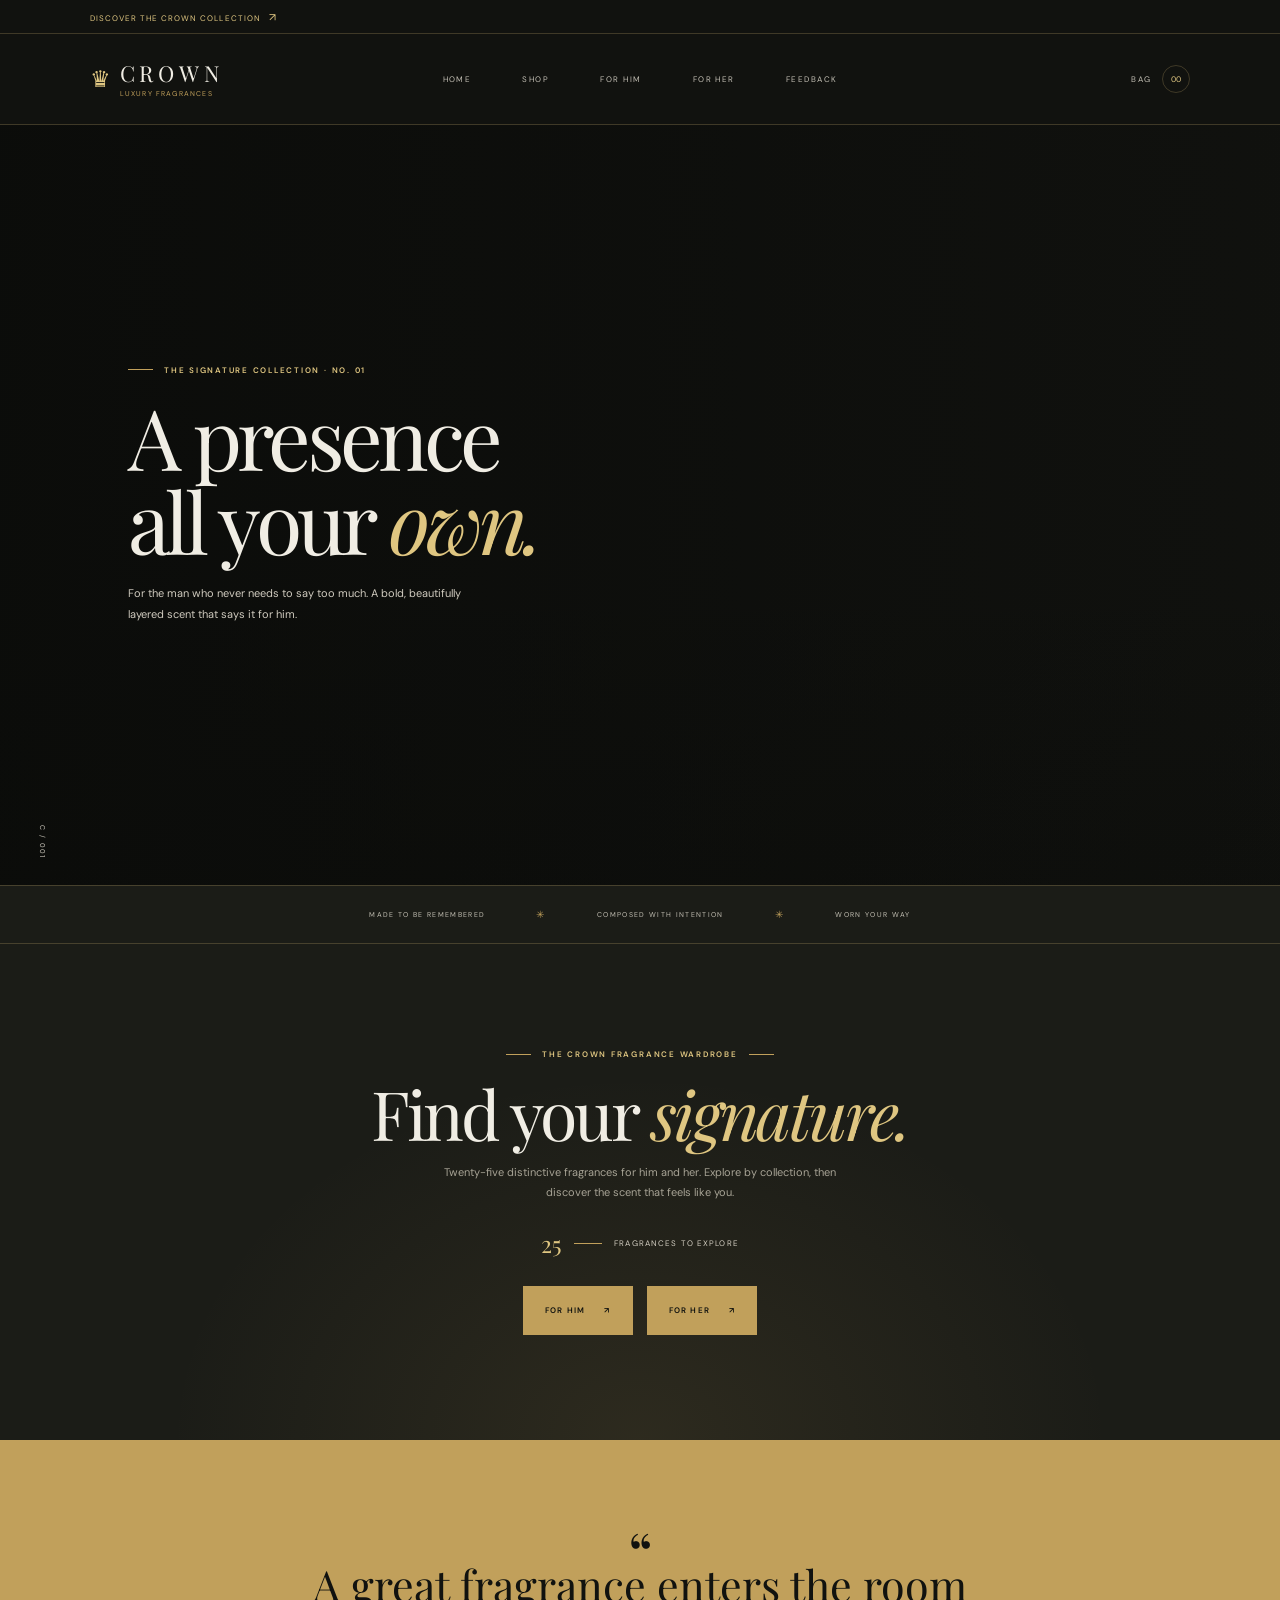
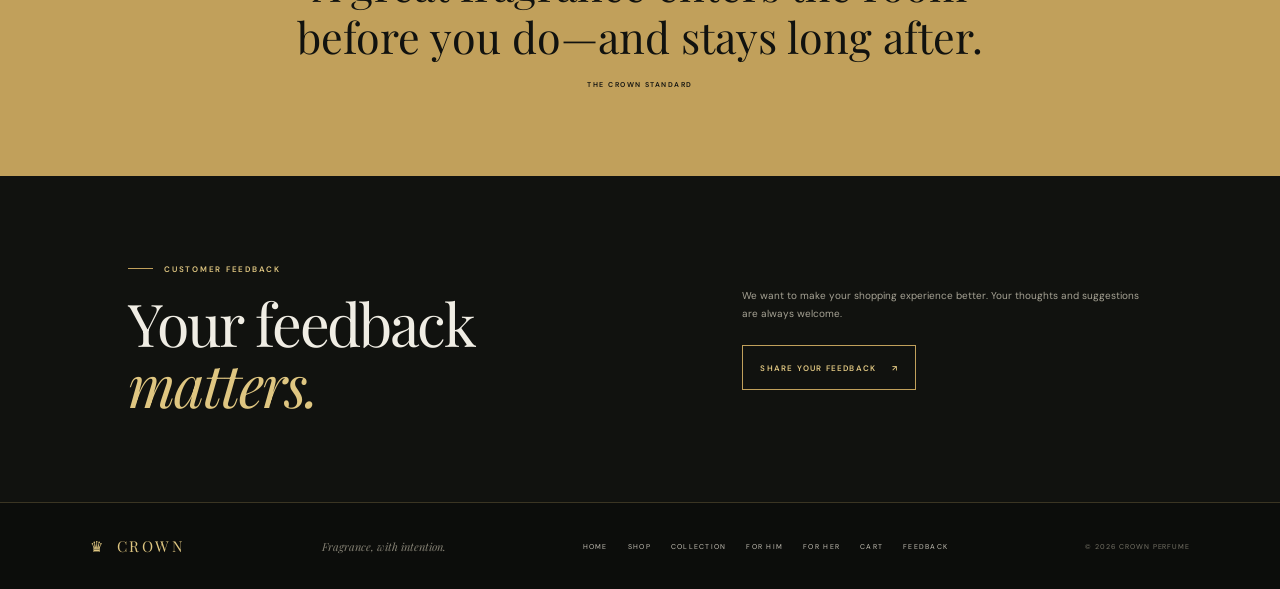
==== crown perfume/index.html @ 0d553f14 "Add files via upload" ====
<!DOCTYPE html>
<html lang="en">
<head>
    <meta charset="UTF-8">
    <meta name="viewport" content="width=device-width, initial-scale=1.0">
    <meta name="theme-color" content="#11120f">
    <meta name="description" content="Discover luxury men's and women's fragrances at Crown Perfume.">
    <title>Crown Perfume — Luxury Fragrances</title>
    <link rel="preconnect" href="https://fonts.googleapis.com">
    <link rel="preconnect" href="https://fonts.gstatic.com" crossorigin>
    <link href="https://fonts.googleapis.com/css2?family=DM+Sans:wght@400;500;600;700&family=Playfair+Display:wght@400;500;600&display=swap" rel="stylesheet">
    <link rel="stylesheet" href="css/styles.css">
</head>
<body>
    <div class="topline">
        <a href="pages/fragrances.html">Discover the Crown collection <span aria-hidden="true">↗</span></a>
    </div>

    <header class="site-header">
        <button class="menu-toggle" type="button" aria-label="Open navigation menu" aria-expanded="false" aria-controls="primary-navigation">
            <span></span><span></span>
        </button>
        <a class="brand" href="#" aria-label="Crown Perfume home">
            <span class="brand-crown" aria-hidden="true">♛</span>
            <span class="brand-name">Crown</span>
            <span class="brand-caption">Luxury fragrances</span>
        </a>
        <nav class="nav-links" id="primary-navigation" aria-label="Main navigation">
            <a href="index.html">Home</a>
            <a href="pages/fragrances.html">Shop</a>
            <a href="pages/forhim.html">For Him</a>
            <a href="pages/forher.html">For Her</a>
            <a href="pages/feedback.html">Feedback</a>
        </nav>
        <a class="bag-link" href="pages/cart.html" aria-label="Shopping bag">
            <span class="bag-label">Bag</span><span class="cart-count">00</span>
        </a>
    </header>

    <main>
        <section class="hero" aria-labelledby="hero-title">
            <div class="hero-copy">
                <p class="eyebrow"><span class="eyebrow-line"></span> The signature collection · No. 01</p>
                <h1 id="hero-title">A presence<br>all your <em>own.</em></h1>
                <p class="hero-description">For the man who never needs to say too much. A bold, beautifully layered scent that says it for him.</p>
            </div>
            <div class="hero-media" aria-hidden="true">
                <video class="hero-video" autoplay muted loop playsinline preload="metadata">
                    <source src="images/WhatsApp%20Video%202026-11-06%20at%204.00.11%20PM.mp4" type="video/mp4">
                </video>
            </div>
            <span class="hero-index" aria-hidden="true">C / 001</span>
        </section>

        <div class="signature-bar" aria-label="Crown Perfume values">
            <span>Made to be remembered</span><i aria-hidden="true">✳</i>
            <span>Composed with intention</span><i aria-hidden="true">✳</i>
            <span>Worn your way</span>
        </div>

        <section class="collection" id="collection" aria-labelledby="collection-title">
            <div class="wardrobe-panel">
                <p class="eyebrow"><span class="eyebrow-line"></span> The Crown fragrance wardrobe <span class="eyebrow-line"></span></p>
                <h2 id="collection-title">Find your <em>signature.</em></h2>
                <p class="wardrobe-description">Twenty-five distinctive fragrances for him and her. Explore by collection, then discover the scent that feels like you.</p>
                <div class="wardrobe-count">
                    <span>25</span>
                    <i aria-hidden="true"></i>
                    <span>Fragrances to explore</span>
                </div>
                <div class="wardrobe-actions">
                    <a class="wardrobe-button" href="pages/forhim.html">For Him <span aria-hidden="true">↗</span></a>
                    <a class="wardrobe-button" href="pages/forher.html">For Her <span aria-hidden="true">↗</span></a>
                </div>
            </div>
        </section>

        <section class="quote-section">
            <span class="quote-mark" aria-hidden="true">“</span>
            <blockquote>A great fragrance enters the room before you do—and stays long after.</blockquote>
            <p>THE CROWN STANDARD</p>
        </section>

        <section class="feedback-section" id="feedback" aria-labelledby="feedback-title">
            <div class="feedback-heading">
                <p class="eyebrow"><span class="eyebrow-line"></span> Customer feedback</p>
                <h2 id="feedback-title">Your feedback<br><em>matters.</em></h2>
            </div>
            <div class="feedback-copy">
                <p>We want to make your shopping experience better. Your thoughts and suggestions are always welcome.</p>
                <a class="feedback-button" href="pages/feedback.html">Share your feedback <span aria-hidden="true">↗</span></a>
            </div>
        </section>
    </main>

    <footer class="site-footer">
        <a class="footer-brand" href="#" aria-label="Crown Perfume home"><span aria-hidden="true">♛</span> CROWN</a>
        <p>Fragrance, with intention.</p>
        <nav class="footer-links" aria-label="Footer navigation">
            <a href="index.html">Home</a>
            <a href="pages/fragrances.html">Shop</a>
            <a href="#collection">Collection</a>
            <a href="pages/forhim.html">For Him</a>
            <a href="pages/forher.html">For Her</a>
            <a href="pages/cart.html">Cart</a>
            <a href="pages/feedback.html">Feedback</a>
        </nav>
        <span class="footer-copy">© 2026 CROWN PERFUME</span>
    </footer>

    <script src="shop.js"></script>
    <script>
        const menuToggle = document.querySelector(".menu-toggle");
        const navigation = document.querySelector("#primary-navigation");

        menuToggle.addEventListener("click", () => {
            const isOpen = navigation.classList.toggle("is-open");
            menuToggle.setAttribute("aria-expanded", String(isOpen));
            menuToggle.setAttribute("aria-label", isOpen ? "Close navigation menu" : "Open navigation menu");
        });

        navigation.querySelectorAll("a").forEach((link) => {
            link.addEventListener("click", () => {
                navigation.classList.remove("is-open");
                menuToggle.setAttribute("aria-expanded", "false");
                menuToggle.setAttribute("aria-label", "Open navigation menu");
            });
        });

    </script>
</body>
</html>
---- crown perfume/css/styles.css ----
:root {
    color-scheme: dark;
    --ink: #11120f;
    --ink-soft: #1b1c17;
    --ink-light: #24251f;
    --gold: #c1a05b;
    --gold-light: #dfc681;
    --paper: #f0ede4;
    --muted: #a7a395;
    --line: rgba(215, 187, 119, .23);
    --serif: "Playfair Display", Georgia, serif;
    --sans: "DM Sans", Arial, sans-serif;
}

* { box-sizing: border-box; }
html { scroll-behavior: smooth; }
body {
    margin: 0;
    background: var(--ink);
    color: var(--paper);
    font-family: var(--sans);
    -webkit-font-smoothing: antialiased;
}
a { color: inherit; text-decoration: none; }
button, input { font: inherit; }
img { display: block; max-width: 100%; }

.topline {
    min-height: 34px;
    padding: 0 7%;
    display: flex;
    justify-content: space-between;
    align-items: center;
    gap: 14px;
    border-bottom: 1px solid var(--line);
    color: #c9c4b8;
    font-size: 8px;
    letter-spacing: .13em;
    text-transform: uppercase;
}
.topline p { margin: 0; }
.topline a { color: var(--gold-light); transition: color .2s ease; }
.topline a:hover { color: var(--paper); }
.topline a span { margin-left: 5px; font-size: 11px; }

.site-header {
    min-height: 91px;
    padding: 0 7%;
    display: grid;
    grid-template-columns: 1fr auto 1fr;
    align-items: center;
    border-bottom: 1px solid var(--line);
    background: var(--ink);
    position: relative;
    z-index: 4;
}
.brand { width: fit-content; display: grid; grid-template-columns: 25px auto; align-items: center; column-gap: 5px; line-height: 1; }
.brand-crown { grid-row: span 2; color: var(--gold-light); font-size: 23px; }
.brand-name { color: var(--paper); font-family: var(--serif); font-size: 22px; letter-spacing: .22em; text-transform: uppercase; }
.brand-caption { margin-top: 6px; color: var(--gold); font-size: 7px; letter-spacing: .17em; text-transform: uppercase; }
.nav-links { display: flex; align-items: center; gap: clamp(24px, 4vw, 57px); }
.nav-links a, .bag-link, .footer-links a {
    color: #c4c0b5;
    font-size: 8px;
    letter-spacing: .18em;
    text-transform: uppercase;
    transition: color .2s ease;
}
.nav-links a:hover, .bag-link:hover, .footer-links a:hover { color: var(--gold-light); }
.bag-link { justify-self: end; display: flex; align-items: center; gap: 11px; }
.cart-count {
    min-width: 28px;
    height: 28px;
    display: grid;
    place-items: center;
    border: 1px solid var(--line);
    border-radius: 50%;
    color: var(--gold-light);
    font-size: 8px;
    letter-spacing: .06em;
}
.menu-toggle { display: none; }

.hero {
    min-height: min(760px, calc(100svh - 125px));
    min-height: max(600px, min(760px, calc(100svh - 125px)));
    display: flex;
    align-items: center;
    position: relative;
    overflow: hidden;
    background: #11120f;
}
.hero-media { position: absolute; inset: 0; overflow: hidden; background: #11120f; }
.hero-video {
    width: 100%;
    height: 100%;
    position: absolute;
    inset: 0;
    object-fit: cover;
    object-position: center 50%;
}
.hero-media::after {
    content: "";
    position: absolute;
    inset: 0;
    pointer-events: none;
    background:
        linear-gradient(90deg, rgba(10, 11, 9, .82) 0%, rgba(10, 11, 9, .52) 46%, rgba(10, 11, 9, .12) 100%),
        linear-gradient(0deg, rgba(10, 11, 9, .3), transparent 40%);
}
.hero-copy { width: min(590px, 72%); max-width: 590px; padding: 70px 0 62px 10%; position: relative; z-index: 2; }
.eyebrow {
    margin: 0 0 20px;
    display: flex;
    align-items: center;
    gap: 11px;
    color: var(--gold-light);
    font-size: 8px;
    font-weight: 600;
    letter-spacing: .22em;
    text-transform: uppercase;
}
.eyebrow-line { width: 25px; height: 1px; display: inline-block; background: var(--gold); }
h1, h2, h3, p { margin-top: 0; }
.hero h1 {
    margin-bottom: 21px;
    font-family: var(--serif);
    font-size: clamp(57px, 6.6vw, 88px);
    font-weight: 400;
    line-height: .99;
    letter-spacing: -.055em;
}
.hero h1 em, .section-top h2 em, .feedback-section h2 em { color: var(--gold-light); font-weight: 400; }
.hero-description { max-width: 350px; margin-bottom: 28px; color: #d0cbbf; font-size: 11px; line-height: 1.9; }
.bottle-render {
    --glass-top: rgba(144, 106, 47, .78);
    --glass-bottom: rgba(36, 27, 16, .97);
    --bottle-glow: rgba(222, 175, 85, .3);
    position: relative;
    z-index: 1;
    display: flex;
    flex-direction: column;
    align-items: center;
    justify-content: center;
    filter: drop-shadow(0 20px 20px rgba(0, 0, 0, .48));
}
.bottle-cap {
    width: 57px;
    height: 22px;
    z-index: 1;
    border: 1px solid rgba(223, 198, 129, .5);
    border-radius: 3px 3px 1px 1px;
    background: linear-gradient(110deg, #b5924d, #f0d998 28%, #947139 58%, #d2b56c);
    box-shadow: 0 3px 8px rgba(0, 0, 0, .45);
}
.bottle-neck {
    width: 38px;
    height: 22px;
    border-right: 1px solid rgba(223, 198, 129, .48);
    border-left: 1px solid rgba(223, 198, 129, .48);
    background: linear-gradient(90deg, #604b26, #d7bc7c 45%, #6d552c);
}
.bottle-glass {
    width: 132px;
    height: 176px;
    display: flex;
    justify-content: center;
    align-items: center;
    position: relative;
    border: 1px solid rgba(222, 194, 128, .62);
    border-radius: 11px 11px 21px 21px;
    background:
        linear-gradient(90deg, rgba(255,255,255,.13), transparent 13%, transparent 83%, rgba(255,255,255,.09)),
        radial-gradient(ellipse at 50% 10%, var(--bottle-glow), transparent 58%),
        linear-gradient(180deg, var(--glass-top), var(--glass-bottom));
    box-shadow: inset 0 0 19px rgba(235, 206, 135, .12), inset 5px 0 8px rgba(255, 255, 255, .07);
}
.bottle-glass::before {
    content: "";
    position: absolute;
    inset: 7px;
    border: 1px solid rgba(226, 202, 145, .16);
    border-radius: 7px 7px 16px 16px;
}
.bottle-label {
    width: 76%;
    min-height: 76px;
    padding: 11px 4px 8px;
    display: flex;
    flex-direction: column;
    justify-content: center;
    align-items: center;
    gap: 5px;
    border: 1px solid rgba(218, 187, 116, .8);
    background: linear-gradient(145deg, rgba(20, 19, 16, .92), rgba(31, 26, 18, .97));
    color: var(--gold-light);
    text-align: center;
}
.bottle-label b { font-size: 7px; font-weight: 500; letter-spacing: .22em; }
.bottle-label i { color: #b7a16b; font-family: var(--serif); font-size: 10px; font-style: normal; }
.bottle-label small { color: var(--paper); font-size: 6px; letter-spacing: .13em; }
.product-image .bottle-render { position: absolute; inset: 0; }
.product-image .bottle-glass { width: 128px; height: 168px; }
.bottle-render--oud {
    --glass-top: rgba(119, 87, 41, .83);
    --glass-bottom: rgba(24, 21, 17, .98);
    --bottle-glow: rgba(218, 172, 84, .34);
    background: radial-gradient(ellipse at 50% 43%, #c3a265 0, #79705e 38%, #37352e 76%, #282720);
}
.bottle-render--gold {
    --glass-top: rgba(194, 145, 57, .88);
    --glass-bottom: rgba(87, 55, 22, .98);
    --bottle-glow: rgba(255, 218, 129, .46);
    background: radial-gradient(ellipse at 50% 43%, #a67d3b 0, #6d552f 41%, #30291e 77%, #28251f);
}
.bottle-render--santal {
    --glass-top: rgba(80, 83, 73, .86);
    --glass-bottom: rgba(15, 17, 16, .99);
    --bottle-glow: rgba(172, 168, 126, .26);
    background: radial-gradient(ellipse at 50% 43%, #777568 0, #44443e 40%, #242522 77%, #1c1d19);
}
.hero-index {
    position: absolute;
    left: 3%;
    bottom: 26px;
    z-index: 1;
    color: #d0cbbf;
    font-size: 7px;
    letter-spacing: .2em;
    writing-mode: vertical-rl;
}

.signature-bar {
    min-height: 59px;
    padding: 14px 6%;
    display: flex;
    justify-content: center;
    align-items: center;
    gap: clamp(17px, 4vw, 55px);
    border-top: 1px solid var(--line);
    border-bottom: 1px solid var(--line);
    background: var(--ink-soft);
    color: #c4c0b4;
    font-size: 7px;
    letter-spacing: .19em;
    text-align: center;
    text-transform: uppercase;
}
.signature-bar i { color: var(--gold); font-size: 10px; font-style: normal; }

.collection {
    padding: 105px 8%;
    background:
        radial-gradient(ellipse at 50% 100%, rgba(193, 160, 91, .11), transparent 52%),
        var(--ink-soft);
    color: var(--paper);
}
.wardrobe-panel {
    max-width: 760px;
    margin: 0 auto;
    display: flex;
    flex-direction: column;
    align-items: center;
    text-align: center;
}
.wardrobe-panel > .eyebrow { justify-content: center; }
.wardrobe-panel h2 {
    margin: 0 0 16px;
    font-family: var(--serif);
    font-size: clamp(42px, 6vw, 68px);
    font-weight: 400;
    line-height: 1;
    letter-spacing: -.045em;
}
.wardrobe-panel h2 em { color: var(--gold-light); font-weight: 400; }
.wardrobe-description { max-width: 430px; margin-bottom: 25px; color: var(--muted); font-size: 11px; line-height: 1.8; }
.wardrobe-count { margin-bottom: 27px; display: flex; align-items: center; gap: 12px; color: #d3cec2; font-size: 8px; letter-spacing: .14em; text-transform: uppercase; }
.wardrobe-count span:first-child { color: var(--gold-light); font-family: var(--serif); font-size: 23px; letter-spacing: 0; }
.wardrobe-count i { width: 28px; height: 1px; background: var(--gold); }
.wardrobe-actions { display: flex; justify-content: center; gap: 14px; }
.wardrobe-button {
    min-height: 49px;
    padding: 0 21px;
    display: inline-flex;
    align-items: center;
    justify-content: center;
    gap: 19px;
    border: 1px solid var(--gold);
    background: var(--gold);
    color: var(--ink);
    font-size: 8px;
    font-weight: 600;
    letter-spacing: .15em;
    text-transform: uppercase;
    transition: background .2s ease, color .2s ease;
}
.wardrobe-button:hover { background: transparent; color: var(--gold-light); }
.product-grid { display: grid; grid-template-columns: repeat(4, minmax(0, 1fr)); gap: 20px; }
.product-card { min-width: 0; }
.product-image { height: clamp(260px, 31vw, 400px); position: relative; display: block; overflow: hidden; background: #c9c2b3; }
.product-image::after { content: ""; position: absolute; inset: 45% 0 0; background: linear-gradient(0deg, rgba(0, 0, 0, .27), transparent); }
.product-image .bottle-render { transition: filter .35s ease; }
.product-card:hover .product-image .bottle-render { filter: brightness(1.1); }
.wardrobe-image { height: clamp(190px, 23vw, 300px); background: #f7f6f2; }
.wardrobe-image::after { display: none; }
.wardrobe-image img {
    width: 100%;
    height: 100%;
    padding: 12px;
    object-fit: contain;
    transition: transform .45s ease;
}
.product-card:hover .wardrobe-image img { transform: scale(1.035); }
.product-number { position: absolute; top: 14px; left: 15px; z-index: 1; color: white; font-size: 7px; letter-spacing: .16em; }
.wardrobe-image .product-number { top: 10px; left: 10px; padding: 6px 7px; background: rgba(247, 246, 242, .88); color: #51472f; font-size: 6px; }
.product-tag {
    position: absolute;
    top: 13px;
    right: 13px;
    z-index: 1;
    padding: 7px 9px;
    background: var(--ink);
    color: var(--gold-light);
    font-size: 6px;
    letter-spacing: .12em;
    text-transform: uppercase;
}
.product-discover {
    width: 34px;
    height: 34px;
    position: absolute;
    right: 13px;
    bottom: 13px;
    z-index: 1;
    display: grid;
    place-items: center;
    border: 1px solid rgba(255,255,255,.7);
    border-radius: 50%;
    color: white;
    font-size: 13px;
    transition: background .2s ease, color .2s ease;
}
.product-card:hover .product-discover { background: white; color: var(--ink); }
.product-info { padding-top: 14px; }
.product-title { display: flex; justify-content: space-between; align-items: baseline; gap: 10px; }
.product-title h3 { margin: 0; font-family: var(--serif); font-size: 20px; font-weight: 400; }
.product-info > .product-brand { margin: 13px 0 5px; color: #806334; font-size: 7px; font-weight: 600; letter-spacing: .15em; text-transform: uppercase; }
.product-title > span { color: #51472f; font-size: 9px; }
.product-info > p { margin: 6px 0 13px; color: #777166; font-size: 8px; letter-spacing: .07em; }
.quote-section { padding: 82px 20px 87px; background: var(--gold); color: var(--ink); text-align: center; }
.quote-mark { display: block; height: 36px; font-family: var(--serif); font-size: 60px; line-height: 1; }
.quote-section blockquote { max-width: 730px; margin: 0 auto 17px; font-family: var(--serif); font-size: clamp(27px, 3.8vw, 43px); font-weight: 400; line-height: 1.22; }
.quote-section > p { margin: 0; font-size: 7px; font-weight: 600; letter-spacing: .21em; }

.feedback-section { padding: 88px 10%; display: grid; grid-template-columns: 1fr .8fr; align-items: center; gap: 10%; background: var(--ink); }
.feedback-heading .eyebrow { margin-bottom: 18px; }
.feedback-section h2 { margin: 0; font-family: var(--serif); font-size: clamp(38px, 4.7vw, 59px); font-weight: 400; line-height: 1.04; letter-spacing: -.035em; }
.feedback-copy > p { margin: 0; color: var(--muted); font-size: 10px; line-height: 1.8; }
.feedback-button {
    min-height: 45px;
    margin-top: 22px;
    padding: 0 17px;
    display: inline-flex;
    align-items: center;
    gap: 16px;
    border: 1px solid var(--gold);
    color: var(--gold-light);
    font-size: 8px;
    font-weight: 600;
    letter-spacing: .15em;
    text-transform: uppercase;
    transition: background .2s ease, color .2s ease;
}
.feedback-button:hover { background: var(--gold); color: var(--ink); }

.site-footer {
    min-height: 87px;
    padding: 24px 7%;
    display: flex;
    justify-content: space-between;
    align-items: center;
    gap: 20px;
    border-top: 1px solid var(--line);
    background: #0c0d0b;
}
.footer-brand { color: var(--gold-light); font-family: var(--serif); font-size: 15px; letter-spacing: .17em; }
.footer-brand span { margin-right: 5px; }
.site-footer > p { margin: 0; color: #858174; font-family: var(--serif); font-size: 11px; font-style: italic; }
.footer-links { display: flex; gap: 20px; }
.footer-links a { font-size: 7px; }
.footer-copy { color: #777468; font-size: 7px; letter-spacing: .14em; }
@media (max-width: 820px) {
    .topline { padding: 0 5%; font-size: 7px; }
    .site-header { min-height: 79px; padding: 0 5%; grid-template-columns: 42px 1fr 42px; }
    .brand { justify-self: center; }
    .brand-name { font-size: 19px; }
    .brand-crown { font-size: 20px; }
    .bag-link { gap: 0; }
    .bag-label { display: none; }
    .menu-toggle {
        width: 30px;
        height: 30px;
        padding: 7px 3px;
        display: flex;
        flex-direction: column;
        justify-content: center;
        gap: 5px;
        border: 0;
        background: transparent;
        cursor: pointer;
    }
    .menu-toggle span { width: 21px; height: 1px; display: block; background: var(--gold-light); }
    .nav-links {
        display: none;
        position: absolute;
        top: 78px;
        left: 0;
        right: 0;
        padding: 22px 6% 25px;
        flex-direction: column;
        align-items: flex-start;
        gap: 21px;
        border-bottom: 1px solid var(--line);
        background: var(--ink-soft);
    }
    .nav-links.is-open { display: flex; }
    .hero { min-height: 560px; }
    .hero-copy { width: min(590px, 82%); padding: 55px 0 50px 8%; }
    .hero-index { display: none; }
    .collection { padding: 82px 6%; }
    .product-grid { grid-template-columns: repeat(2, minmax(0, 1fr)); gap: 25px 14px; }
    .product-image { height: clamp(220px, 38vw, 330px); }
    .wardrobe-image { height: clamp(200px, 35vw, 285px); }
    .product-title h3 { font-size: 17px; }
    .feedback-section { padding: 76px 7%; gap: 7%; }
    .site-footer { flex-wrap: wrap; justify-content: center; }
}
@media (max-width: 560px) {
    .topline { min-height: 32px; justify-content: center; }
    .topline a { display: none; }
    .site-header { min-height: 70px; }
    .nav-links { top: 69px; }
    .hero { min-height: 590px; padding: 0; display: flex; }
    .hero-copy { width: 100%; max-width: 480px; padding: 42px 7%; }
    .hero h1 { font-size: clamp(59px, 15vw, 78px); }
    .hero-description { max-width: 340px; }
    .hero-media::after {
        background:
            linear-gradient(90deg, rgba(10, 11, 9, .76), rgba(10, 11, 9, .38)),
            linear-gradient(0deg, rgba(10, 11, 9, .45), transparent 48%);
    }
    .signature-bar { min-height: 53px; padding: 13px 4%; gap: 11px; font-size: 6px; letter-spacing: .1em; }
    .signature-bar i { font-size: 8px; }
    .collection { padding: 69px 7%; }
    .wardrobe-panel h2 { font-size: clamp(40px, 11vw, 52px); }
    .wardrobe-actions { width: 100%; gap: 10px; }
    .wardrobe-button { flex: 1; padding: 0 14px; gap: 10px; }
    .quote-section { padding: 66px 8% 69px; }
    .quote-section blockquote { font-size: 30px; }
    .feedback-section { padding: 66px 8%; grid-template-columns: 1fr; gap: 27px; }
    .feedback-section h2 { font-size: 45px; }
    .site-footer { padding: 28px 8%; flex-direction: column; gap: 15px; }
    .footer-links { gap: 17px; }
}
@media (prefers-reduced-motion: reduce) {
    html { scroll-behavior: auto; }
    *, *::before, *::after { transition-duration: .01ms !important; }
}

.hero-cta { margin-top: 8px; }
.catalog-intro {
    min-height: 330px;
    padding: 78px 8% 67px;
    display: flex;
    flex-direction: column;
    justify-content: center;
    align-items: center;
    background:
        radial-gradient(ellipse at 50% 110%, rgba(193, 160, 91, .12), transparent 55%),
        var(--ink);
    text-align: center;
}
.catalog-intro .eyebrow { margin-bottom: 17px; }
.catalog-intro h1 {
    margin-bottom: 16px;
    font-family: var(--serif);
    font-size: clamp(47px, 7vw, 78px);
    font-weight: 400;
    line-height: 1;
    letter-spacing: -.05em;
}
.catalog-intro h1 em { color: var(--gold-light); font-weight: 400; }
.catalog-intro > p:not(.eyebrow) { max-width: 470px; margin-bottom: 24px; color: var(--muted); font-size: 11px; line-height: 1.8; }
.catalog-count { display: flex; align-items: center; gap: 10px; color: var(--gold-light); font-size: 7px; letter-spacing: .18em; }
.catalog-count i { width: 23px; height: 1px; background: var(--gold); }
.catalog-list {
    padding: 58px 7% 90px;
    display: grid;
    grid-template-columns: repeat(4, minmax(0, 1fr));
    gap: 42px 19px;
    background: #e9e5db;
    color: var(--ink);
}
.catalog-card { min-width: 0; }
.catalog-image {
    height: clamp(220px, 24vw, 325px);
    position: relative;
    display: grid;
    place-items: center;
    overflow: hidden;
    background: #f7f6f2;
}
.catalog-image img {
    width: 100%;
    height: 100%;
    padding: 14px;
    object-fit: contain;
    transition: transform .45s ease;
}
.catalog-card:hover .catalog-image img { transform: scale(1.035); }
.catalog-number {
    position: absolute;
    top: 12px;
    left: 13px;
    z-index: 1;
    color: #635943;
    font-size: 7px;
    letter-spacing: .15em;
}
.catalog-info { padding: 13px 1px 0; border-top: 1px solid rgba(17, 18, 15, .22); }
.catalog-brand { margin: 0 0 5px; color: #806334; font-size: 7px; font-weight: 600; letter-spacing: .16em; text-transform: uppercase; }
.catalog-info h2 { margin: 0; font-family: var(--serif); font-size: clamp(17px, 1.8vw, 22px); font-weight: 400; line-height: 1.22; }

@media (max-width: 820px) {
    .catalog-list { padding: 48px 6% 75px; grid-template-columns: repeat(2, minmax(0, 1fr)); gap: 34px 16px; }
    .catalog-image { height: clamp(230px, 42vw, 350px); }
    .catalog-info h2 { font-size: 20px; }
}
@media (max-width: 560px) {
    .hero-cta { margin-top: 8px; }
    .catalog-intro { min-height: 285px; padding: 58px 7% 50px; }
    .catalog-intro h1 { font-size: clamp(43px, 11vw, 58px); }
    .catalog-list { padding: 28px 5% 60px; gap: 25px 11px; }
    .catalog-image { height: clamp(175px, 55vw, 265px); }
    .catalog-image img { padding: 7px; }
    .catalog-number { top: 8px; left: 8px; font-size: 6px; }
    .catalog-info { padding-top: 10px; }
    .catalog-brand { font-size: 6px; }
    .catalog-info h2 { font-size: 17px; }
}
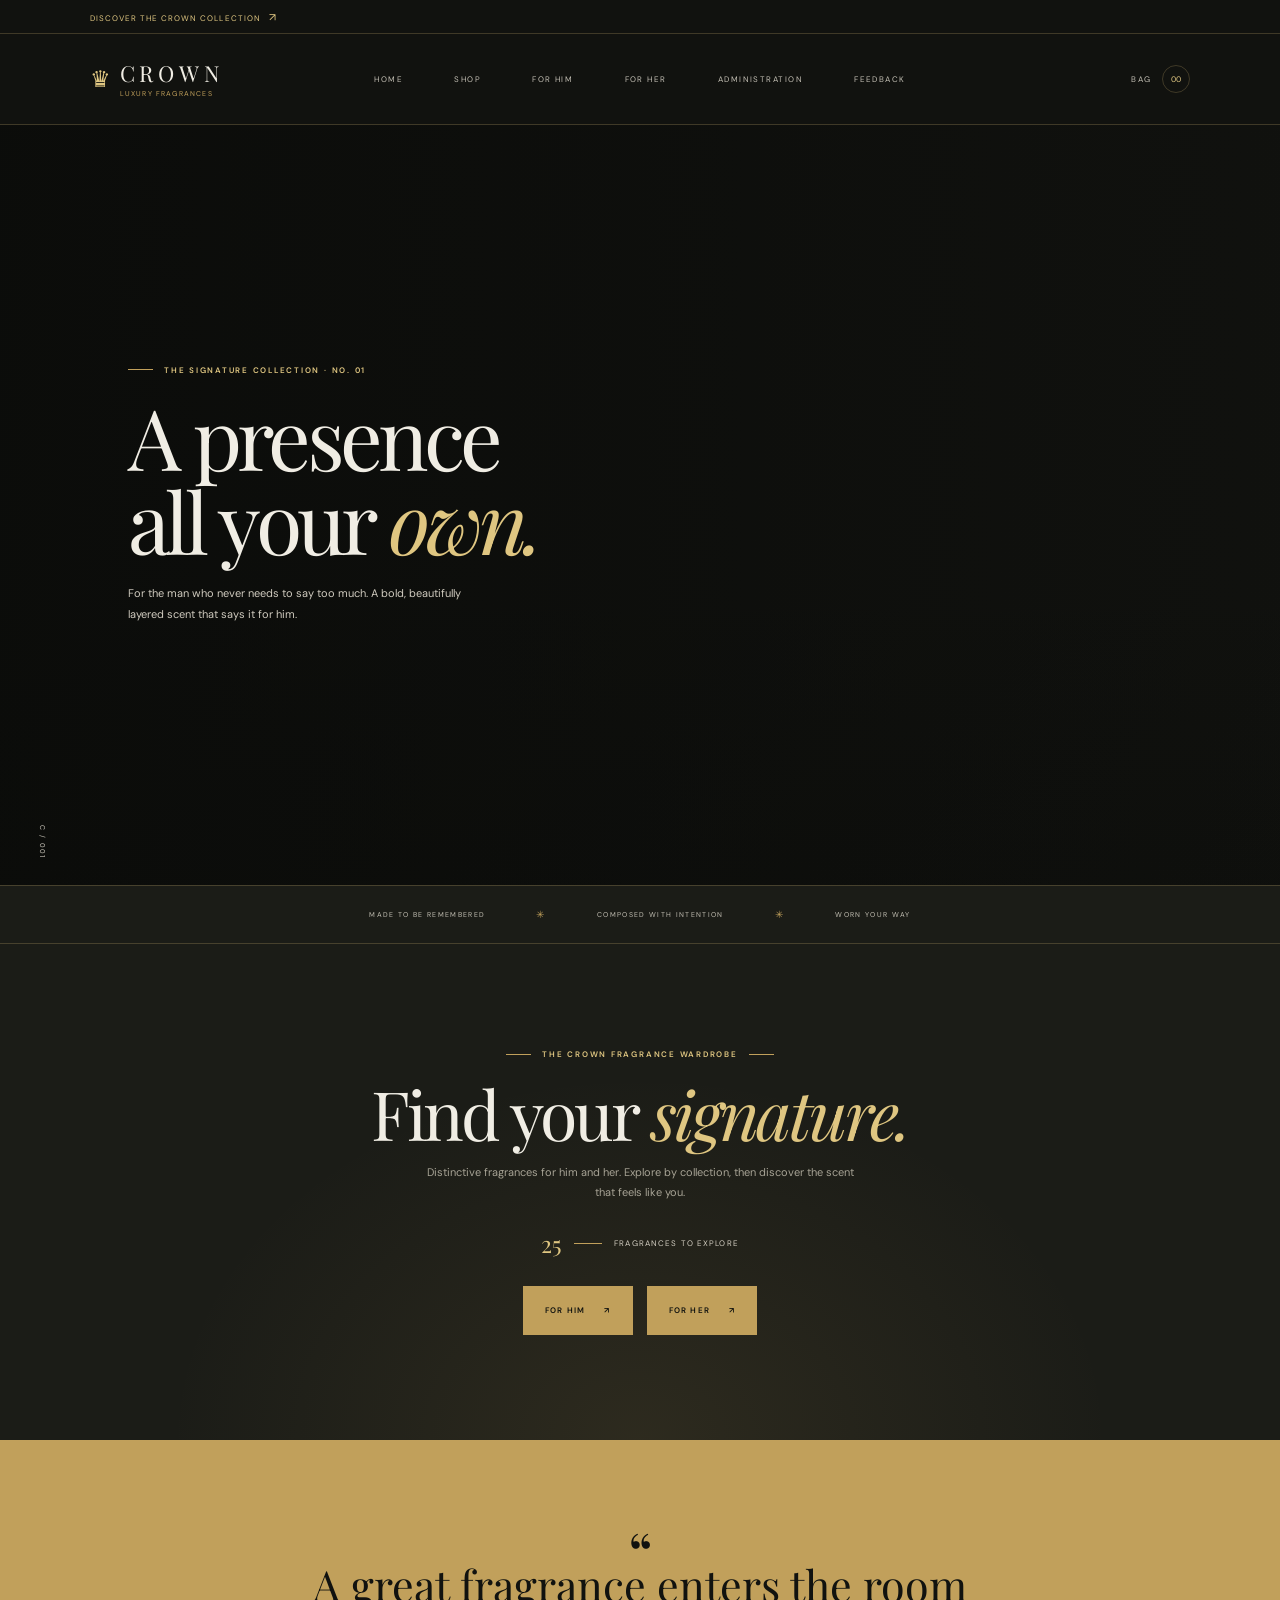
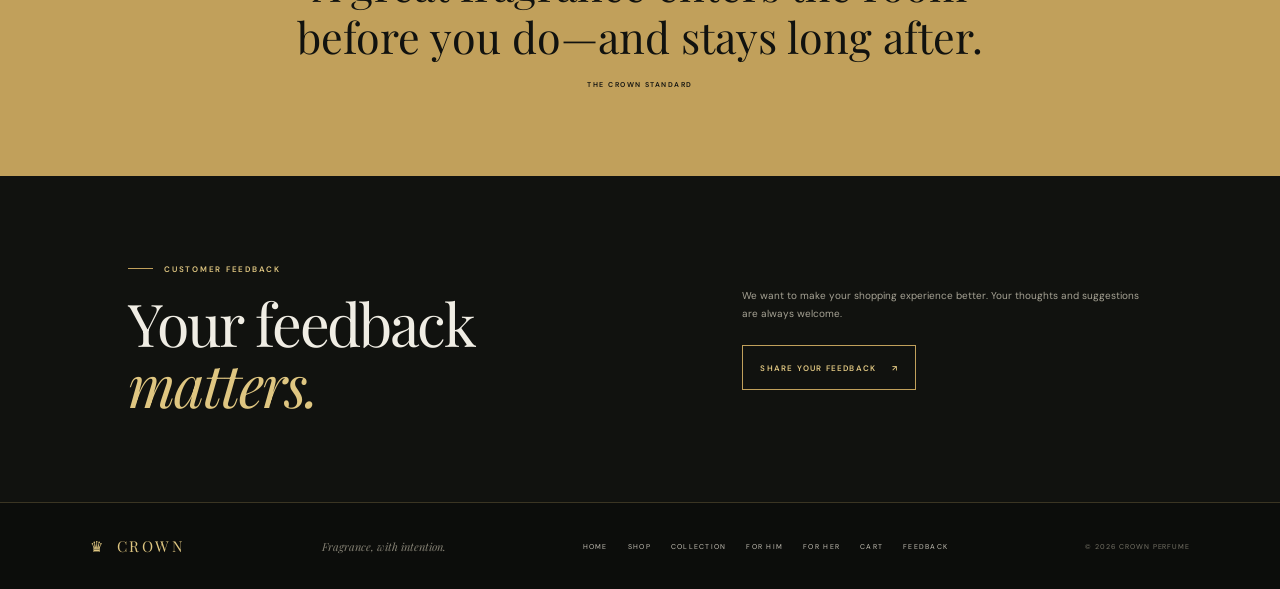
==== commit 42f6e4c3: "Add files via upload" ====
--- a/crown perfume/index.html
+++ b/crown perfume/index.html
@@ -30,6 +30,7 @@
             <a href="pages/fragrances.html">Shop</a>
             <a href="pages/forhim.html">For Him</a>
             <a href="pages/forher.html">For Her</a>
+            <a href="pages/admin.html">Administration</a>
             <a href="pages/feedback.html">Feedback</a>
         </nav>
         <a class="bag-link" href="pages/cart.html" aria-label="Shopping bag">
@@ -62,9 +63,9 @@
             <div class="wardrobe-panel">
                 <p class="eyebrow"><span class="eyebrow-line"></span> The Crown fragrance wardrobe <span class="eyebrow-line"></span></p>
                 <h2 id="collection-title">Find your <em>signature.</em></h2>
-                <p class="wardrobe-description">Twenty-five distinctive fragrances for him and her. Explore by collection, then discover the scent that feels like you.</p>
+                <p class="wardrobe-description">Distinctive fragrances for him and her. Explore by collection, then discover the scent that feels like you.</p>
                 <div class="wardrobe-count">
-                    <span>25</span>
+                    <span id="wardrobe-fragrance-count">25</span>
                     <i aria-hidden="true"></i>
                     <span>Fragrances to explore</span>
                 </div>
